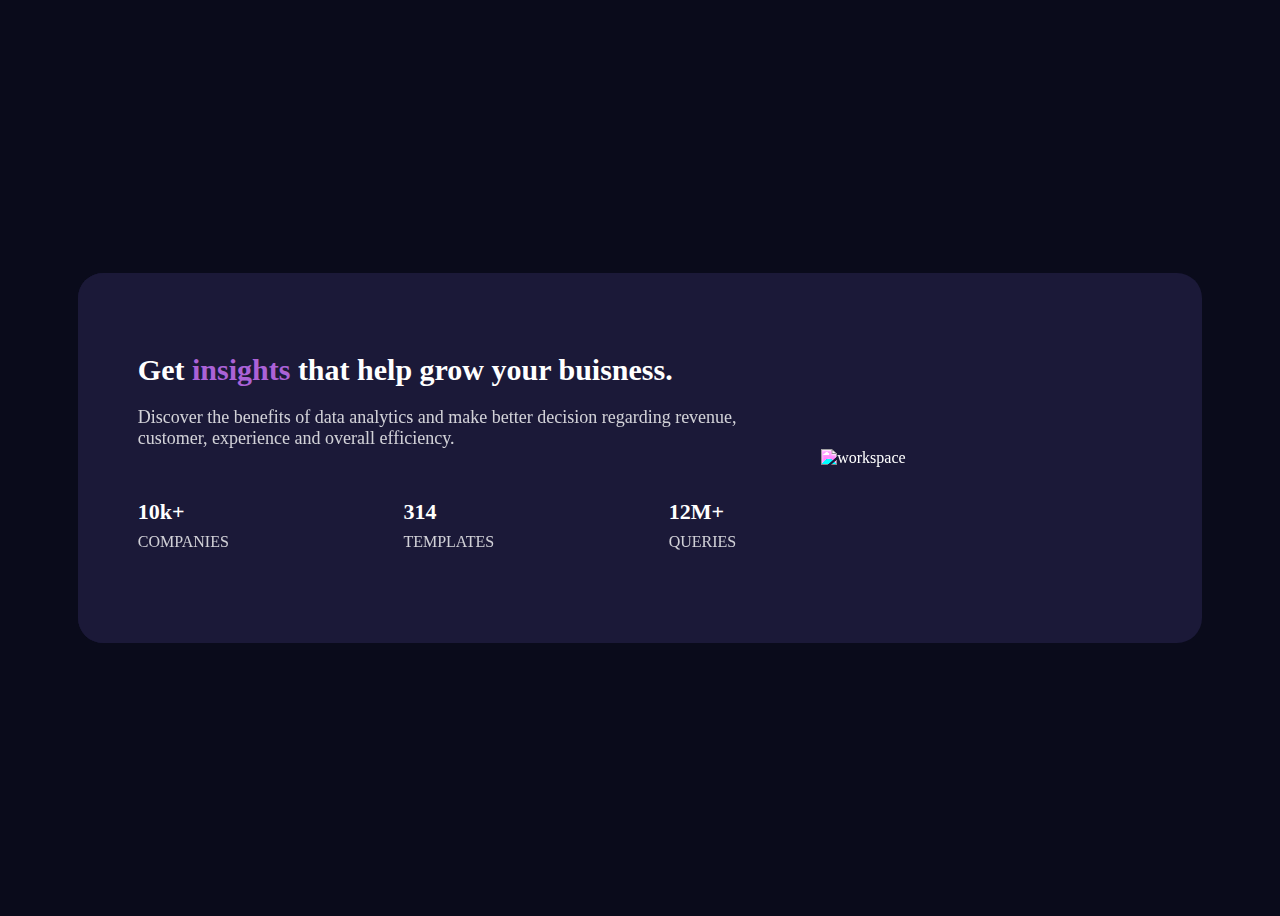
==== index.html @ 3341e88a "relicate" ====
<!DOCTYPE html>
<html lang="en">
  <head>
    <link rel="stylesheet" href="style.css" />
    <meta charset="UTF-8" />
    <meta name="viewport" content="width=device-width, initial-scale=1.0" />
    <title>Get insights</title>
  </head>
  <body>
    <main>
      <section>
        <div>
          <h1>Get <span>insights </span> that help grow your buisness.</h1>

          <p class="p-0 m-0">
            Discover the benefits of data analytics and make better decision
            regarding revenue, customer, experience and overall efficiency.
          </p>
        </div>

        <ul class="p-0">
          <li>
            <h5 class="p-0 m-0">10k+</h5>
            <p>COMPANIES</p>
          </li>

          <li>
            <h5 class="p-0 m-0">314</h5>
            <p>TEMPLATES</p>
          </li>

          <li>
            <h5 class="p-0 m-0">12M+</h5>
            <p>QUERIES</p>
          </li>
        </ul>
      </section>

      <img
        src="https://images.unsplash.com/photo-1542744095-fcf48d80b0fd?q=80&w=2952&auto=format&fit=crop&ixlib=rb-4.0.3&ixid=M3wxMjA3fDB8MHxwaG90by1wYWdlfHx8fGVufDB8fHx8fA%3D%3D"
        alt="workspace"
      />
    </main>
  </body>
</html>
---- style.css ----
body {
    background-color:#0A0B1B;
    color: white;
    display: flex;
    align-items: center;
    min-height: 100vh;
    justify-content: center;
}

.m-0 {
    margin: 0;
}

.p-0 {
    padding: 0;
}

.flex {
    display: flex;
}

main { 
   display: flex;
   align-items: center;
   background-color: #1b1938;
   max-width: 1200px;
   border-radius: 25px;
   overflow: hidden;
}

section {
    border-width:60px ;
    border-style: solid;
    border-color: #1b1938;
}

h1 {
    font-size: 30px;
}

span {
    color: #ab62d7;
}

img {
    width: 50%;
    filter: hue-rotate(80deg) saturate(7);
}

ul {
    list-style: none;
    display: flex;
    justify-content: space-between;
    margin-top: 50px;
    
}

li {
   font-size: 1rem; 
}

h5{
  font-size: 22px;
}

p {
   font-size: 18px;
   opacity: 0.8;
}

ul p {
    font-size: 1rem;
    margin-top: 8px;
    margin-right: 25px;
}
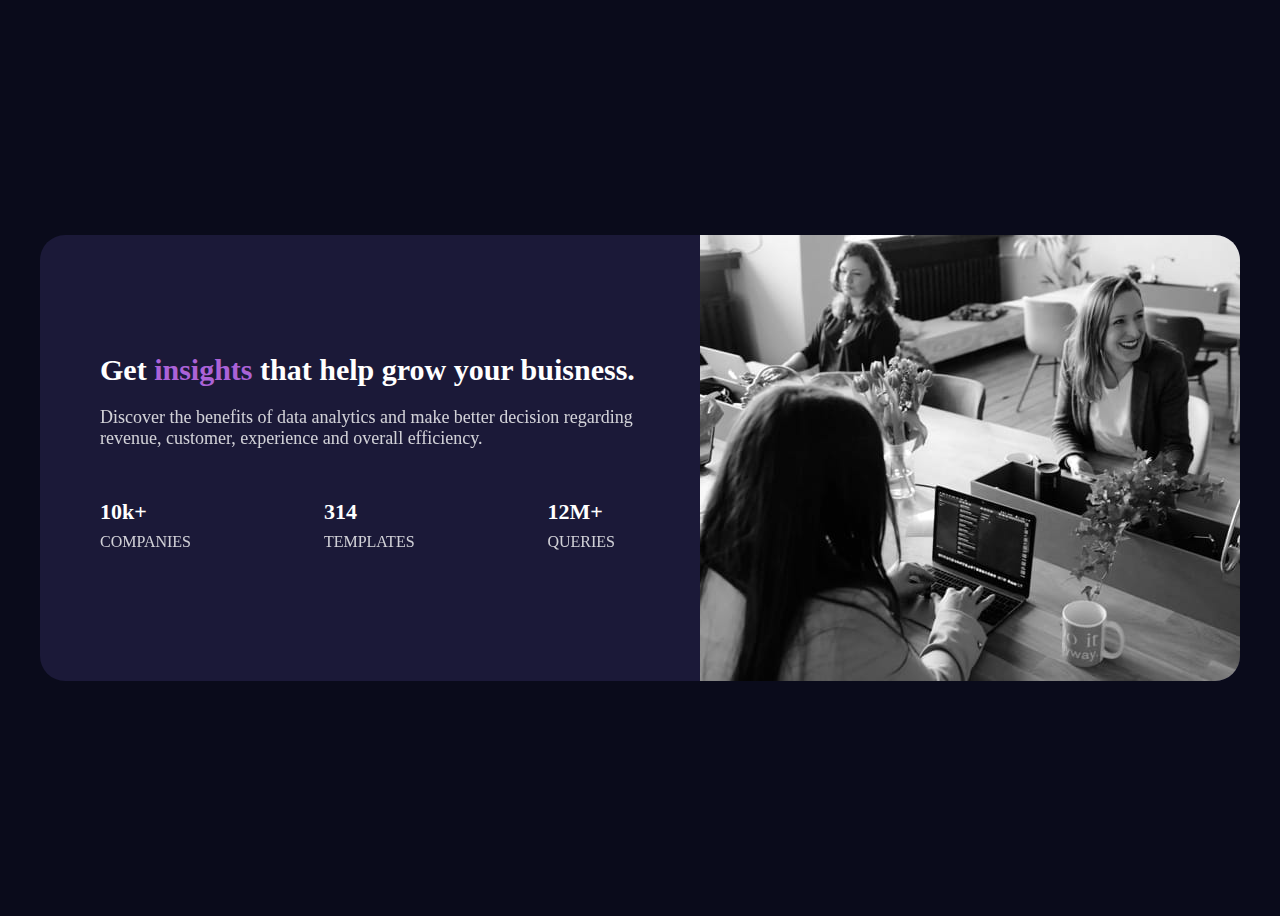
==== commit 136e69cd: "replicateprojects" ====
--- a/index.html
+++ b/index.html
@@ -36,10 +36,7 @@
         </ul>
       </section>
 
-      <img
-        src="https://images.unsplash.com/photo-1542744095-fcf48d80b0fd?q=80&w=2952&auto=format&fit=crop&ixlib=rb-4.0.3&ixid=M3wxMjA3fDB8MHxwaG90by1wYWdlfHx8fGVufDB8fHx8fA%3D%3D"
-        alt="workspace"
-      />
+      <img src="assests/image-header-desktop.jpg" alt="image" />
     </main>
   </body>
 </html>
--- a/style.css
+++ b/style.css
@@ -44,7 +44,8 @@
 
 img {
     width: 50%;
-    filter: hue-rotate(80deg) saturate(7);
+    filter: saturate(1000%);
+
 }
 
 ul {
@@ -76,3 +77,4 @@
 
 
 
+
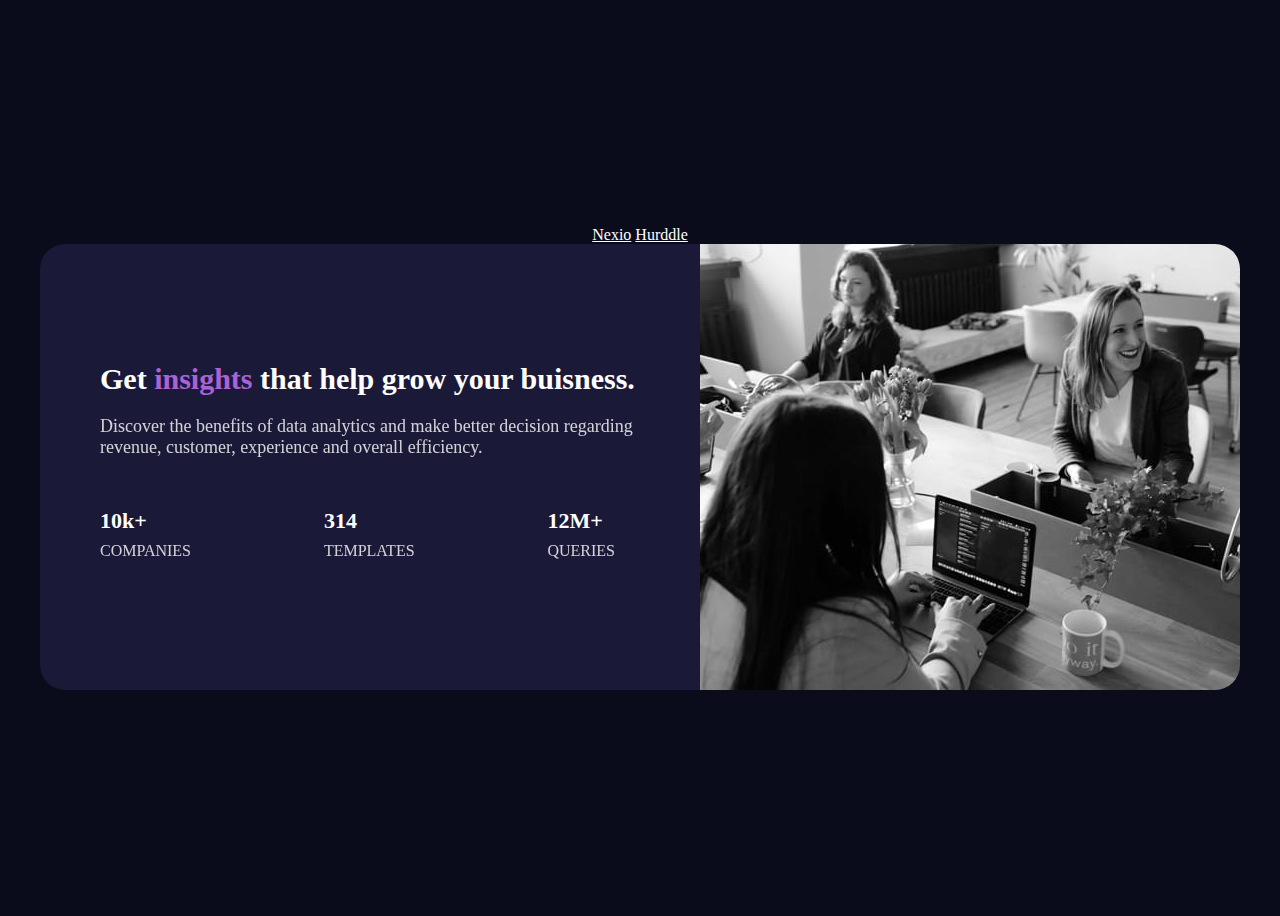
==== commit fda4cfad: "replicateprojects" ====
--- a/index.html
+++ b/index.html
@@ -7,6 +7,10 @@
     <title>Get insights</title>
   </head>
   <body>
+    <div>
+      <a href="form.html">Nexio</a>
+      <a href="challenge.html">Hurddle</a>
+    </div>
     <main>
       <section>
         <div>
--- a/style.css
+++ b/style.css
@@ -5,6 +5,13 @@
     align-items: center;
     min-height: 100vh;
     justify-content: center;
+    flex-direction: column;
+}
+a {
+    color: white;
+    margin: auto;
+    padding: auto;
+    
 }
 
 .m-0 {
